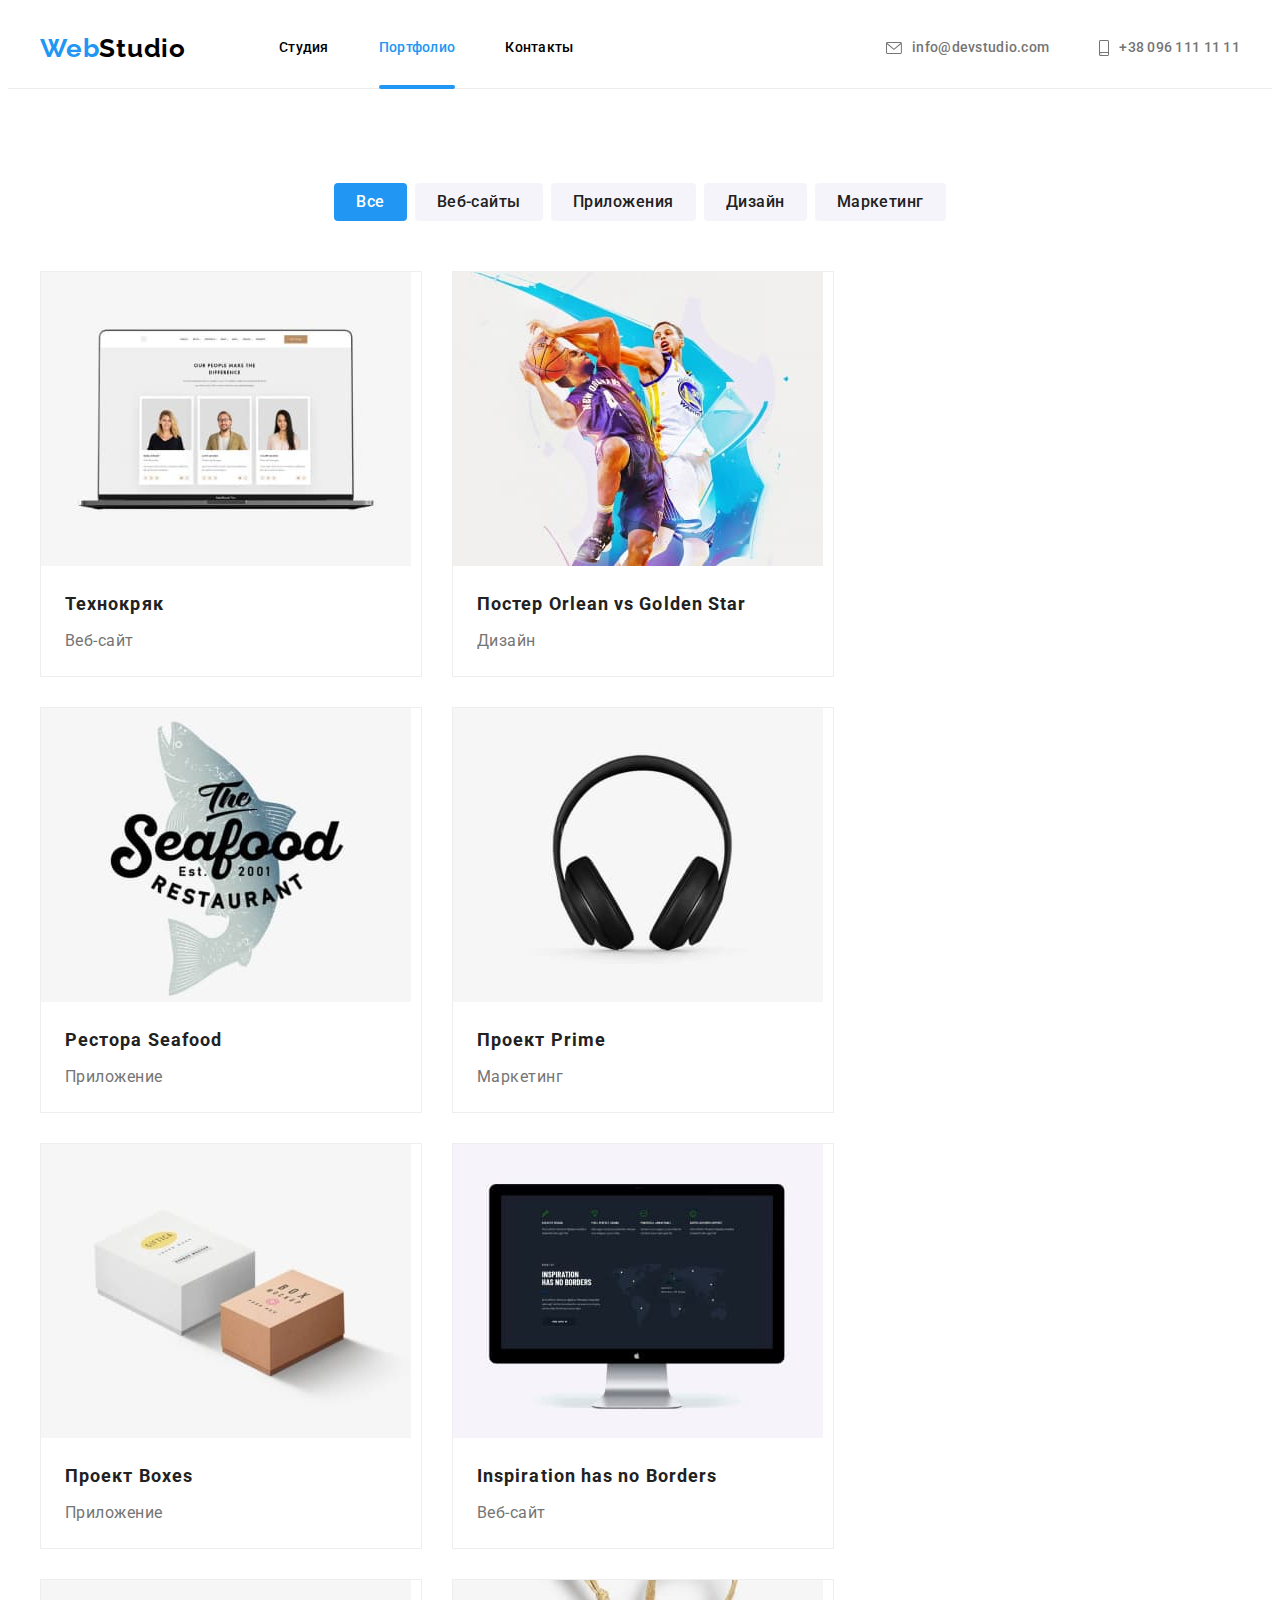
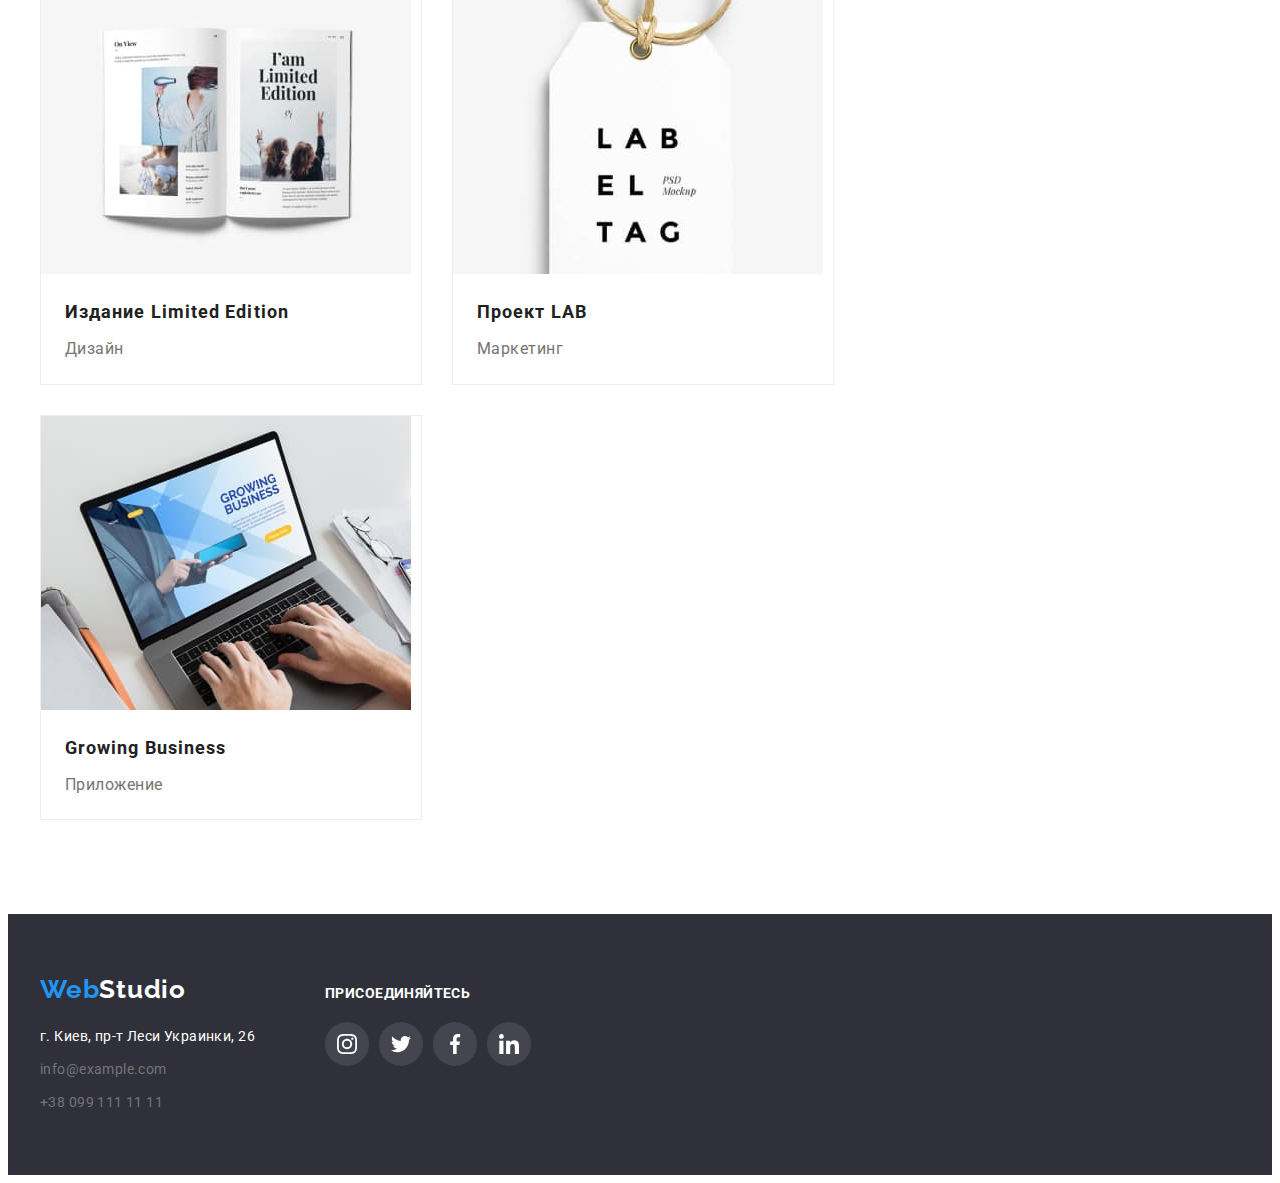
==== portfolio.html @ 56600d94 "start" ====
<!DOCTYPE html>
<html lang="ru">
<head>
  <meta charset="UTF-8">
  <meta http-equiv="X-UA-Compatible" content="IE=edge">
  <meta name="viewport" content="width=device-width, initial-scale=1.0">
  <title>WebStudio</title>
  <link href="https://fonts.googleapis.com/css2?family=Raleway:wght@700&family=Roboto:wght@400;500;700;900&display=swap" rel="stylesheet">
   <link rel="stylesheet" 
   href="https://cdnjs.cloudflare.com/ajax/libs/modern-normalize/1.1.0/modern-normalize.min.css" integrity="sha512-wpPYUAdjBVSE4KJnH1VR1HeZfpl1ub8YT/NKx4PuQ5NmX2tKuGu6U/JRp5y+Y8XG2tV+wKQpNHVUX03MfMFn9Q==" 
   crossorigin="anonymous"
   referrerpolicy="no-referrer" />
  <link rel="stylesheet" href="./css/style.css">
</head>
<body>
  <!-- шапка страници-->
  <header class="header">
    <div class="header-container container">
      <nav class="header-navigation">
        <a class="header-logo link" href="" lang="en">
           <span class="header-logo-first">Web</span>Studio</a>
        <ul class="header-list list">
          <li class="header-item"><a class="header-link link " href="./index.html">Студия</a></li>
          <li class="header-item"><a class="header-link link current" href="">Портфолио</a></li>
          <li class="header-item"><a class="header-link link" href="">Контакты</a></li>
        </ul>
      </nav>
      <ul class="header-inf list">
        <li class="header-inf-item"><a class="header-inf-link link" href="mailto:info@devstudio.com">
          <svg class="header-inf-icon-convert">
            <use href="./img/icons.svg#convert"></use>
          </svg>info@devstudio.com</a></li>
        <li class="header-inf-item"><a class="header-inf-link link" href="tel:+380961111111">
          <svg class="header-inf-icon-smartphone">
            <use href="./img/icons.svg#smartphone"></use>
          </svg>+38 096 111 11 11</a></li>
      </ul>
    </div>
  </header>
  <!-- main страници -->
  <main>
      <!-- фильтр сепкция -->
      <section class="filter section">
        <div class="container">
          <!-- скрытый заголовок -->
          <h1 class="visually-hidden">Наши секции</h1>
          <!-- радиокнопки -->
          <ul class="filter-btn-list list">
              <li class="filter-btn-item"><button class="filter-btn current" type="button">Все</button></li>
              <li class="filter-btn-item"><button class="filter-btn" type="button">Веб-сайты</button></li>
              <li class="filter-btn-item"><button class="filter-btn" type="button">Приложения</button></li>
              <li class="filter-btn-item"><button class="filter-btn" type="button">Дизайн</button></li>
              <li class="filter-btn-item"><button class="filter-btn" type="button">Маркетинг</button></li>
          </ul>

          <ul class="filter-container-list list">
              <li class="filter-container-item">
                  <a class="filter-container-link link" href="">
                    <div class="filter-overlay">
                      <img src="./img/filter1.jpg" alt="Веб-сайт" width="370" height="294">
                      <p class="filter-overlay-text">Технокряк это современная площадка распространения коронавируса. Компании используют эту платформу для цифрового шпионажа и атак на защищённые сервера конкурентов.</p>
                    </div>
                    <div class="filter-box">
                      <h2 class="filter-container-title">Технокряк</h2>
                      <p class="filter-container-after-title">Веб-сайт</p>
                    </div>
                                        
                  </a>
              </li>

              <li class="filter-container-item">
                <a class="filter-container-link link" href="">
                  <div class="filter-overlay">
                    <img src="./img/filter2.jpg" alt=" постер с 2 людьми" width="370" height="294">
                    <p class="filter-overlay-text"></p>
                  </div>
                  <div class="filter-box">
                    <h2 class="filter-container-title">Постер <span lang="en">Orlean vs Golden Star</span></h2>
                    <p class="filter-container-after-title">Дизайн</p>
                
                  </div>
                </a>
            </li>

            <li class="filter-container-item"> 
                <a class="filter-container-link link" href="">
                  <div class="filter-overlay">
                    <img src="./img/filter3.jpg" alt="лого к ресторану" width="370" height="294">
                    <p class="filter-overlay-text"></p>
                  </div>
                  <div class="filter-box">
                    <h2 class="filter-container-title">Рестора <span lang="en">Seafood</span></h2>
                    <p class="filter-container-after-title">Приложение</p>
                
                  </div>
                </a>
            </li>

            <li class="filter-container-item">
                <a class="filter-container-link link" href="">
                  <div class="filter-overlay">
                    <img src="./img/filter4.jpg" alt="наушники" width="370" height="294">
                    <p class="filter-overlay-text"></p>
                  </div>
                  <div class="filter-box">
                    <h2 class="filter-container-title">Проект <span lang="en">Prime</span></h2>
                    <p class="filter-container-after-title">Маркетинг</p>
                
                  </div>
                </a>
            </li>

            <li class="filter-container-item">
                <a class="filter-container-link link" href="">
                  <div class="filter-overlay">
                    <img src="./img/filter5.jpg" alt="две коробки" width="370" height="294">
                    <p class="filter-overlay-text"></p>
                  </div>
                  <div class="filter-box">
                    <h2 class="filter-container-title">Проект <span lang="en">Boxes</span></h2>
                    <p class="filter-container-after-title">Приложение</p>
                
                  </div>
                </a>
            </li>

            <li class="filter-container-item">
                <a class="filter-container-link link" href="">                  
                  <div class="filter-overlay">
                    <img src="./img/filter6.jpg" alt="комппютер с изображением Веб-сайта" width="370" height="294">
                    <p class="filter-overlay-text"></p>
                  </div>
                  <div class="filter-box">
                    <h2  class="filter-container-title" lang="en">Inspiration has no Borders</h2>
                    <p class="filter-container-after-title">Веб-сайт</p>
                
                  </div>
                </a>
            </li>

            <li class="filter-container-item">
                <a class="filter-container-link link" href="">                 
                  <div class="filter-overlay">
                    <img src="./img/filter7.jpg" alt="развернутая книга" width="370" height="294">
                    <p class="filter-overlay-text"></p>
                  </div>
                  <div class="filter-box">
                    <h2 class="filter-container-title">Издание <span lang="en">Limited Edition</span></h2>
                    <p class="filter-container-after-title">Дизайн</p>
                
                  </div>  
                </a>
            </li>

            <li class="filter-container-item">
                <a class="filter-container-link link" href="">             
                  <div class="filter-overlay">
                    <img src="./img/filter8.jpg" alt="эмблоема Проекта LAB" width="370" height="294">
                    <p class="filter-overlay-text"></p>
                  </div>
                  <div class="filter-box">
                    <h2 class="filter-container-title">Проект LAB</h2>
                    <p class="filter-container-after-title">Маркетинг</p>
                
                  </div>
                </a>
            </li>
            
            <li class="filter-container-item">
                <a class="filter-container-link link" href="">
                  <div class="filter-overlay">
                    <img src="./img/filter9.jpg" alt="работа за ноутбуком" width="370" height="294">
                    <p class="filter-overlay-text"></p>
                  </div>
                  <div class="filter-box">
                    <h2 class="filter-container-title" lang="en">Growing Business</h2>
                    <p class="filter-container-after-title">Приложение</p>
                  
                  </div>
                </a>
            </li>
          </ul>
          
        </div>
      </section>
      
  </main>
   <!-- footer страници-->
   <footer class="footer">
    <div class="general-box container">
      <div class="footer-navigation">
          <a class="footer-logo link" href="" lang="en"><span class="footer-logo-first">Web</span>Studio</a>
          <address class="footer-address">
          <ul class="footer-adress-list list">
            <li class="footer-adress-item">
              <a class="footer-adress-nav-link link" href="https://goo.gl/maps/MZJRuHexeMQYuUyE6" target="_blank" rel="noopener noreferrer">г. Киев, пр-т Леси Украинки, 26</a>
            </li>

            <li class="footer-adress-item">
              <a class="footer-adress-link link" href="mailto:info@example.com">info@example.com</a>
            </li>
            
            <li class="footer-adress-item">
              <a class="footer-adress-link link" href="tel:+380991111111">+38 099 111 11 11</a>
            </li>
          </ul>
        </address> 
      </div>
    <div class="join">
      <p class="join-item-text">ПРИСОЕДИНЯЙТЕСЬ</p>
      <ul class="join-list list">

        <li class="join-item"><a class="join-link link" href="">
          <svg class="join-icon" width="20" height="20">
            <use href="./img/icons.svg#instagram"></use>
          </svg></a></li>
        
        <li class="join-item"><a class="join-link link" href="">
          <svg class="join-icon" width="20" height="20">
            <use href="./img/icons.svg#twitter"></use>
          </svg></a></li>

        <li class="join-item"><a class="join-link link" href="">
          <svg class="join-icon" width="20" height="20">
            <use href="./img/icons.svg#facebook" ></use>
          </svg></a></li>

        <li class="join-item"><a class="join-link link" href="">
          <svg class="join-icon" width="20" height="20">
            <use href="./img/icons.svg#linkedin" ></use>
          </svg></a></li>
      </ul>
    </div> 
    </div>
  </footer>
</body>
</html>
---- css/style.css ----
:root {
    --accent-color: #2196F3;
    --primary-color: #757575;
    --header-logo-color: #000000;
    --main-title-color:#212121;
    --hero-title-color: #ffffff;
    --footer-tel-mail-text-color: rgba(255, 255, 255, 0,6);
    --hero-btn-color: #188CE8;
    --background-about-icon: #F5F4FA;

    --bg-overlay-work: rgba(47, 48, 58, 0.8);
    --bg-overlay-filter:rgba(33, 150, 243, 0.9);
    --bg-backdrop: rgba(0, 0, 0, 0.2);
    --backdrop-btn:rgba(0, 0, 0, 0.1);
    --social-icon: #AFB1B8;

    --second-background-color:#F5F4FA;
    --main-background-color: #2F303A;
    --border-color: #ECECEC;
    --border-color-filter: #EEEEEE;
    --box-shadow-comand:0px 1px 3px rgba(0, 0, 0, 0.12), 0px 1px 1px rgba(0, 0, 0, 0.14), 0px 2px 1px rgba(0, 0, 0, 0.2);
    --modal-shadow:0px 1px 3px rgba(0, 0, 0, 0.12), 0px 1px 1px rgba(0, 0, 0, 0.14), 0px 2px 1px rgba(0, 0, 0, 0.2);
    --box-shadow:0px 4px 4px rgba(0, 0, 0, 0.15);
    --timer: 250ms;
    --cubic-bezier: cubic-bezier(0.4, 0, 0.2, 1);
}

p, h1, h2, h3, h4, h5, h6{
    margin: 0px;
}
ul{
    margin: 0;
    padding: 0;
}
.container{
    width: 1200px;
    padding-left: 15px;
    padding-right: 15px;
    margin: 0 auto;
    /* background-color: pink; */
}
body {
    font-family: "Roboto",sans-serif;
    color: var(--primary-color);
    background-color: var(--hero-title-color);
}
.list {
    list-style: none;
}
.link {
    text-decoration: none;
}
.visually-hidden {
    position: absolute;
    white-space: nowrap;
    width: 1px;
    height: 1px;
    overflow: hidden;
    border: 0;
    padding: 0;
    clip: rect(0 0 0 0);
    clip-path: inset(50%);
    margin: -1px;
}
.header-list .header-link.current {
    color: var(--accent-color);
}
.filter-btn-list .filter-btn.current {
    color: var(--hero-title-color);
    background-color: var(--accent-color);
}

.section{
    padding: 94px 0;
}
img{
    display: block;
    max-width: 100%;
    height: auto;
}
/* -------------------header--------------------------- */
.header{
    border-bottom: 1px solid var(--border-color);
 
}
.header-container{
    display: flex;
    align-items: center;
}
.header-navigation{
    display: flex;
    align-items: center;
}
.header-logo {
    margin-right: 93px;

    padding-top: 24px;
    padding-bottom: 24px;  
    font-family: Raleway;
    font-weight: 700;
    font-size: 26px;
    line-height: 1.09;
    letter-spacing: 0.03em;
    color: var(--header-logo-color);
}

.header-logo-first {
    color: var(--accent-color);
}
.header-link {
    position: relative;

    display: block;
    padding-top: 32px;
    padding-bottom: 32px;

    font-weight: 500;
    font-size: 14px;
    line-height: 1.14;
    letter-spacing: 0.02em;
    color: var(--header-logo-color);
    
    transition: color var(--timer) var(--cubic-bezier);
}
.header-link.current::after{
    position: absolute;
    left: 0;
    bottom: -1px;

    content: "";
    width: 100%;
    height: 4px;

    background-color: var(--accent-color);   
    border-radius: 2px;
   
}

.header-link:hover,
.header-link:focus,
.header-inf-link:hover,
.header-inf-link:focus{
    color: var(--accent-color);
}
.header-inf{
    display: flex;
    margin-left: auto;

    }
.header-inf-link {
    padding-top: 32px;
    padding-bottom: 32px;
    display: flex;
    align-items: center;

    font-weight: 500;
    font-size: 14px;
    line-height: 1.14;
    letter-spacing: 0.02em;
    color: var(--primary-color);

    transition: color var(--timer) var(--cubic-bezier);
}
.header-inf-icon-convert{
    margin-right: 10px;

    width: 16px;
    height: 12px;
    fill: currentColor;
    
}
.header-inf-icon-smartphone{
    margin-right: 10px;

    width: 10px;
    height: 16px;  
    fill: currentColor  
}
.header-inf-item + .header-inf-item {
    margin-left: 50px;
}

.header-list{
    display: flex;
}
.header-item:not(:last-child){
    margin-right: 50px;
}


/* -------------------hero--------------------------- */
.hero {
   
    text-align: center  ;

    padding: 200px 0;
    max-width: 1600px;
    height: 600px;
    margin-left: auto;
    margin-right: auto;

    background-color: var(--main-background-color); 
    background-image:
    linear-gradient( 
        rgba(47, 48, 58, 0.4),
    rgba(47, 48, 58, 0.4)
    ),
    url(../img/hero.jpg);
    background-repeat: no-repeat;
    background-position: center;
    background-size: cover;
}

.hero-title {
    margin: 0 auto 30px;


    width: 696px;  
    font-weight: 900;
    font-size: 44px;
    line-height: 1.36;
    text-align: center;
    letter-spacing: 0.06em;
    text-transform: uppercase;
    color: var(--hero-title-color);
}
.hero-btn {    
    border-radius: 4px;
    border: 0px;
    min-width: 200px;   
    padding: 10px 32px;

    font-style: normal;
    font-family: inherit;
    font-weight: 700;
    font-size: 16px;
    line-height: 1.87;
    
    align-items: center;
    text-align: center;
    letter-spacing: 0.06em;
    color: var(--hero-title-color);
    cursor: pointer;
    background-color: var(--accent-color);
  
    transition: background-color var(--timer) var(--cubic-bezier),
    box-shadow var(--timer) var(--cubic-bezier);
}
.hero-btn:focus,
.hero-btn:hover{
    background-color: var(--hero-btn-color) ;
    box-shadow: var(--box-shadow);
}
/* -------------------modal--------------------------- */
.backdrop{
    position: fixed;
    left: 0;
    top: 0;
    height: 100%;
    width: 100%;
    background-color: var(--bg-backdrop);
    z-index: 1;
}
.backdrop.is-hidden{
    opacity: 0;
    pointer-events: none;
    visibility: hidden;


}
.backdrop.is-hidden .modal {
    transform: scale(1, 2.5)  translate(100%, 100%);
}
.modal{
    position: absolute;
    left: 50%;
    top: 50%;
    transform: translate(-50%, -50%);
    width: 528px;
    height: 581px;
    padding: 8px;

    background-color: var(--hero-title-color);
    border-radius: 4px;
    box-shadow: var(--modal-shadow);
 
    transform:  translateY(0% 50%);
    transition: transform 500ms var(--cubic-bezier);
  
}
.modal-btn{
    position: absolute;
    right: 10px;
    top: 10px;
    display: flex;
    width: 30px;
    height: 30px;

    justify-content: center;
    align-items: center;
    border-radius: 50% 50%;
    background-color: var(--hero-title-color);
    border: 1px solid var(--backdrop-btn);

    cursor: pointer;
}

/* -------------------about--------------------------- */
.about-list{
    display: flex;
    flex-wrap: wrap;
}
.about-item{
    width: 270px;
    
}
.about-item:not(:nth-child(4n)){
    margin-right: 30px;
}
.about-item-icon{
    display: flex;
    width: 270px;
    height: 120px;
    justify-content: center;
    align-items: center;
    /* padding: 25px 100px; */
    background-color: var(--background-about-icon);
    margin-bottom: 30px;
    border-radius: 4px;
}

.about-item-title {
    margin-bottom: 10px;

    font-weight: 700;
    font-size: 14px;
    line-height: 1.14;
    letter-spacing: 0.03em;
    text-transform: uppercase;
    color: var(--main-title-color);   
 
}
.about-item-text {
    font-size: 14px;
    line-height: 1.71;
    letter-spacing: 0.03em;
}
/* -------------------work--------------------------- */
.work{
    padding-top: 0;
}
.work-list{
    display: flex;
    flex-wrap: wrap;
}
.work-item:not(:nth-child(3n)){
    margin-right: 30px;
}
.work-title {
    margin-bottom: 50px;

    font-weight: 700;
    font-size: 36px;
    line-height: 1.17;
    text-align: center;
    letter-spacing: 0.03em;
    color: var(--main-title-color);
}
.work-item{
    position: relative;
}
.work-item-text{
    position: absolute;
    width: 100%;
    left: 0;
    bottom: 0;
    height: 70px;
    display: flex;

    align-items: center;
    justify-content: center;

    font-weight: 700;
    font-size: 14px;
    line-height: 1.14;
    letter-spacing: 0.03em;
    text-transform: uppercase;

    color: var(--hero-title-color);
    background: var(--bg-overlay-work);
}
/* -------------------comand--------------------------- */
.comand {
    background-color: var(--second-background-color);
}
.comand-list{
    display: flex;
    flex-wrap: wrap;
}
.comand-item {
    background-color: var(--hero-title-color);
    border-radius: 0px 0px 4px 4px;
    box-shadow: var(--box-shadow-comand);
}
.comand-item:not(:nth-child(4n)){
    margin-right: 30px;
}
.comand-title {
    margin-bottom: 50px;

    font-style: normal; 
    font-weight: 700;
    font-size: 36px;
    line-height: 1.17;
    text-align: center;
    letter-spacing: 0.03em;
    color: var(--main-title-color);
}
.comand-box{
    padding-top: 30px;
    padding-bottom: 30px;
}
.comand-item-name {
    margin-bottom: 10px; 

    font-weight: 500;
    font-size: 16px;
    line-height: 1.19;
    text-align: center;
    letter-spacing: 0.03em;
    color: var(--main-title-color);
}
.comand-item-work {
    margin-bottom: 16px;
   
    font-size: 16px;
    line-height: 1.19;
    text-align: center;
    letter-spacing: 0.03em;
    
    color: var(--primary-color);
}


.comand-social-list{
    display: flex;
    padding: 0 32px;

}
.comand-social-item:not(:last-child){
    margin-right: 10px;
}

.comand-social-link{
    display: flex;
    width: 44px;
    height: 44px;
    justify-content: center;
    align-items: center; 

    color: var(--social-icon);


    transition: background-color var(--timer) var(--cubic-bezier),
    border-radius var(--timer) var(--cubic-bezier),
    color var(--timer) var(--cubic-bezier);

}

.comand-social-link:hover,
.comand-social-link:focus{
   
    background-color: var(--accent-color);
    border-radius: 50% 50%;
    color: var(--hero-title-color);
}
.comand-social-icon{
    fill: currentColor;
}


/* -------------------clients--------------------------- */
.clients-title{
    margin-bottom: 50px;
 
    font-style: normal;
    font-weight: 700;
    font-size: 36px;
    line-height: 1.17;
    text-align: center;
    letter-spacing: 0.03em;

    color: var(--main-title-color);
    }

.clients-list{
    display: flex;
    flex-wrap: wrap;

    margin-left:-30px;
    margin-top: -30px;
        
}
.clients-item{
    margin: 0;
    padding: 0;
    flex-basis: calc(100% / 6 -30px);
    margin-left: 30px;
    margin-top: 30px;
}

.clients-link{
   display: flex;
   width: 170px;
   height: 92px;
   justify-content: center;
   align-items: center;
 
   border: 1px solid var(--social-icon);
   box-sizing: border-box;
   border-radius: 4px;

   color: var(--social-icon);

   transition: color var(--timer) var(--cubic-bezier),
   border-color var(--timer) var(--cubic-bezier);
}
.clients-icon{
   fill: currentColor;
}

.clients-link:hover,
.clients-link:focus{
    color: var(--accent-color);
    border-color: var(--accent-color);

}



/* -------------------footer--------------------------- */
.footer {
    background-color: var(--main-background-color);
    padding-top: 60px;
    padding-bottom: 60px;
}
.footer-logo {
    display: block;
    margin-bottom: 20px;

    font-family: Raleway;
    font-style: normal;
    font-weight: 700;
    font-size: 26px;
    line-height: 1.19;
    letter-spacing: 0.03em;
    color: var(--hero-title-color);
 }
.footer-adress-item:not(:last-child){
    margin-bottom: 9px;
}
.footer-logo-first{
    color: var(--accent-color);
}
.footer-adress-nav-link {
    font-style: normal;
    font-weight: normal;
    font-size: 14px;
    line-height: 1.71;
    letter-spacing: 0.03em;
    color: var(--hero-title-color);

    transition: color var(--timer) var(--cubic-bezier);
}
.footer-adress-link {
    font-style: normal;
    font-weight: normal;
    font-size: 14px;
    line-height: 1.71;
    letter-spacing: 0.03em;
    color: var(--footer-tel-mail-text-color);

    transition: color var(--timer) var(--cubic-bezier);
 
}
.footer-adress-nav-link:hover,
.footer-adress-nav-link:focus,
.footer-adress-link:hover,
.footer-adress-link:focus{
    color: var(--accent-color);
}

/* --------------------------- */
.general-box{
    display: flex;
    align-items: baseline;

 
}
.join{
    margin-left: 70px;
}
.join-list{
    display: flex;
}
.join-item-text{
    margin-bottom: 20px;

    font-style: normal;
    font-weight: 700;
    font-size: 14px;
    line-height: 1.14;
    letter-spacing: 0.03em;
    text-transform: uppercase;

    color: var(--hero-title-color);
}
.join-link{
    display: flex;
    width: 44px;
    height: 44px;

    justify-content: center;
    align-items: center;
    border-radius: 50% 50%;

    background: rgba(255, 255, 255, 0.1);
    color: var(--hero-title-color);

    transition: background-color var(--timer) var(--cubic-bezier);
}
.join-link:hover,
.join-link:focus{
    background-color: var(--accent-color);
}
.join-icon{
    fill: currentColor;
}
.join-item:not(:last-child){
    margin-right: 10px;
}

/* -------------------PORTFOLIO.HTML--------------------------- */



/* -----------------filter-btn--------------------------------- */
.filter-btn-list{
    display: flex;
    margin-left: auto;
    margin-right: auto;
    margin-bottom: 50px;
    justify-content: center;
}
.filter-btn {
    display: inline-block;
    border-radius: 4px;
    border: 0px;
    padding: 6px 22px;

    background-color: var(--second-background-color);
    font-family: inherit;
    font-style: normal;
    font-weight: 500;
    font-size: 16px;
    line-height: 1.62;
    text-align: center;
    letter-spacing: 0.03em;

    color: var(--main-title-color);
    cursor: pointer;

    transition: color var(--timer) var(--cubic-bezier),
    background-color var(--timer) var(--cubic-bezier),
    box-shadow var(--timer) var(--cubic-bezier);

}
.filter-btn-item:not(:last-child){
    margin-right: 8px;
}

.filter-btn:hover,
.filter-btn:focus {
    color: var(--hero-title-color);
    background-color: var(--accent-color);
    box-shadow: 0px 3px 1px rgba(0, 0, 0, 0.1), 0px 1px 2px rgba(0, 0, 0, 0.08), 0px 2px 2px rgba(0, 0, 0, 0.12);

}
/* ----------------filter-container--------------------------------? */
.filter-container-list{
    display: flex;
    flex-wrap: wrap;

    margin-left: -30px;
    margin-top: -30px;
}
.filter-container-item{
    margin: 0;
    padding: 0;
    flex-basis: calc(100% / 3 - 30px);
    margin-left: 30px;
    margin-top: 30px;
   
    border: 1px solid var(--border-color-filter);   
    background-color: var(--hero-title-color);
   
}

.filter-container-title {
    margin-bottom: 4px; 

    font-style: normal;
    font-weight: 700;
    font-size: 18px;
    line-height: 2;
    letter-spacing: 0.06em;
    color: var(--main-title-color);
}
.filter-container-after-title {
    font-size: 16px;
    line-height: 1.87;
    letter-spacing: 0.03em;
    color: var(--primary-color);
}
.filter-container-link {
    display: block;
    background-color: var(--hero-title-color);
    transition:  box-shadow var(--timer) var(--cubic-bezier);
}

.filter-container-link:focus,
.filter-container-link:hover{
    box-shadow: 0px 1px 1px rgba(0, 0, 0, 0.12), 0px 4px 4px rgba(0, 0, 0, 0.06), 1px 4px 6px rgba(0, 0, 0, 0.16);
    opacity: 1;

}
.filter-overlay{
    position: relative;
    overflow: hidden;
}
.filter-overlay-text{
    position: absolute;
    left: 0;
    top: 0;
    height: 100%;
    width: 100%;
    padding: 63px 24px;

    font-weight: normal;
    font-size: 18px;
    line-height: 1.56;
    letter-spacing: 0.03em;

    color: var(--hero-title-color);
    background-color: rgba(33, 150, 243, 0.9);

    transform: translateY(100%);
    transition: transform var(--timer) var(--cubic-bezier);

}
.filter-container-link:hover .filter-overlay-text,
.filter-container-link:focus .filter-overlay-text{
    transform: translateY(0);


 
}

.filter-box{
    padding: 20px 24px;
}
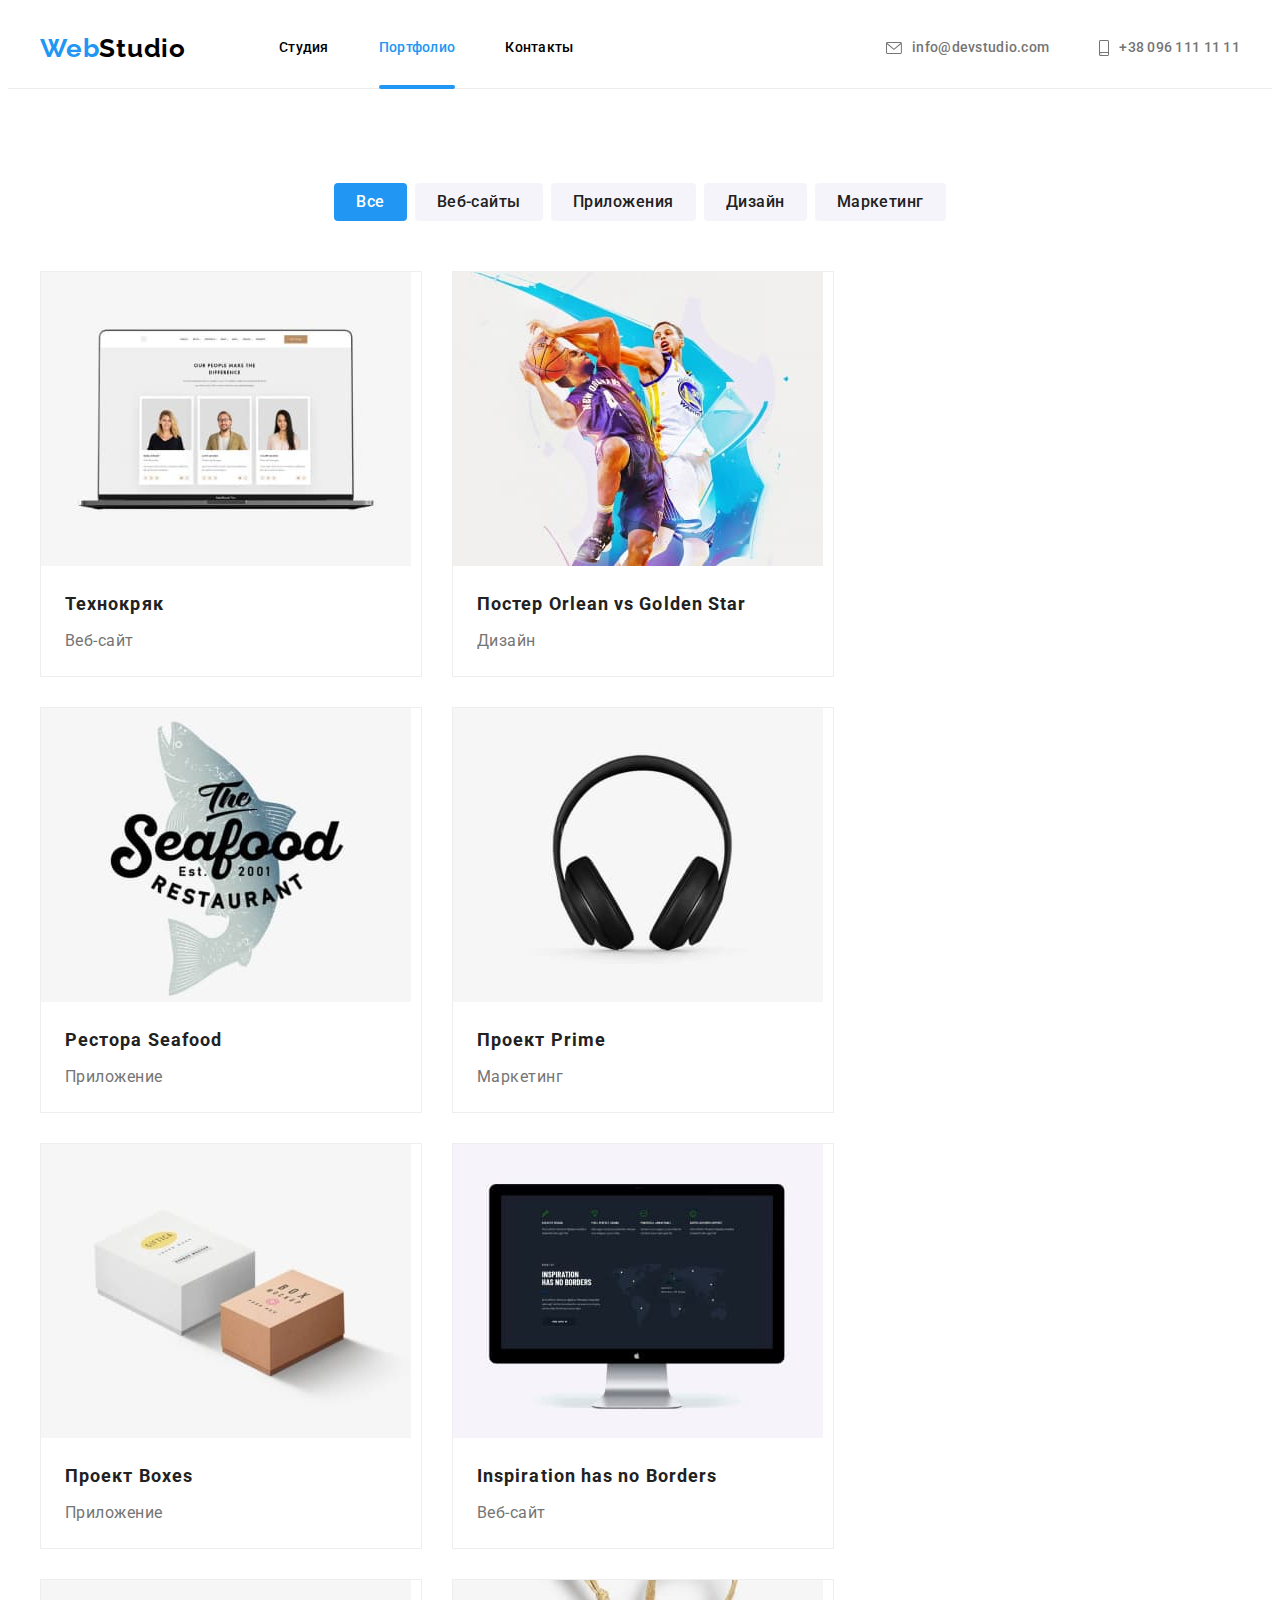
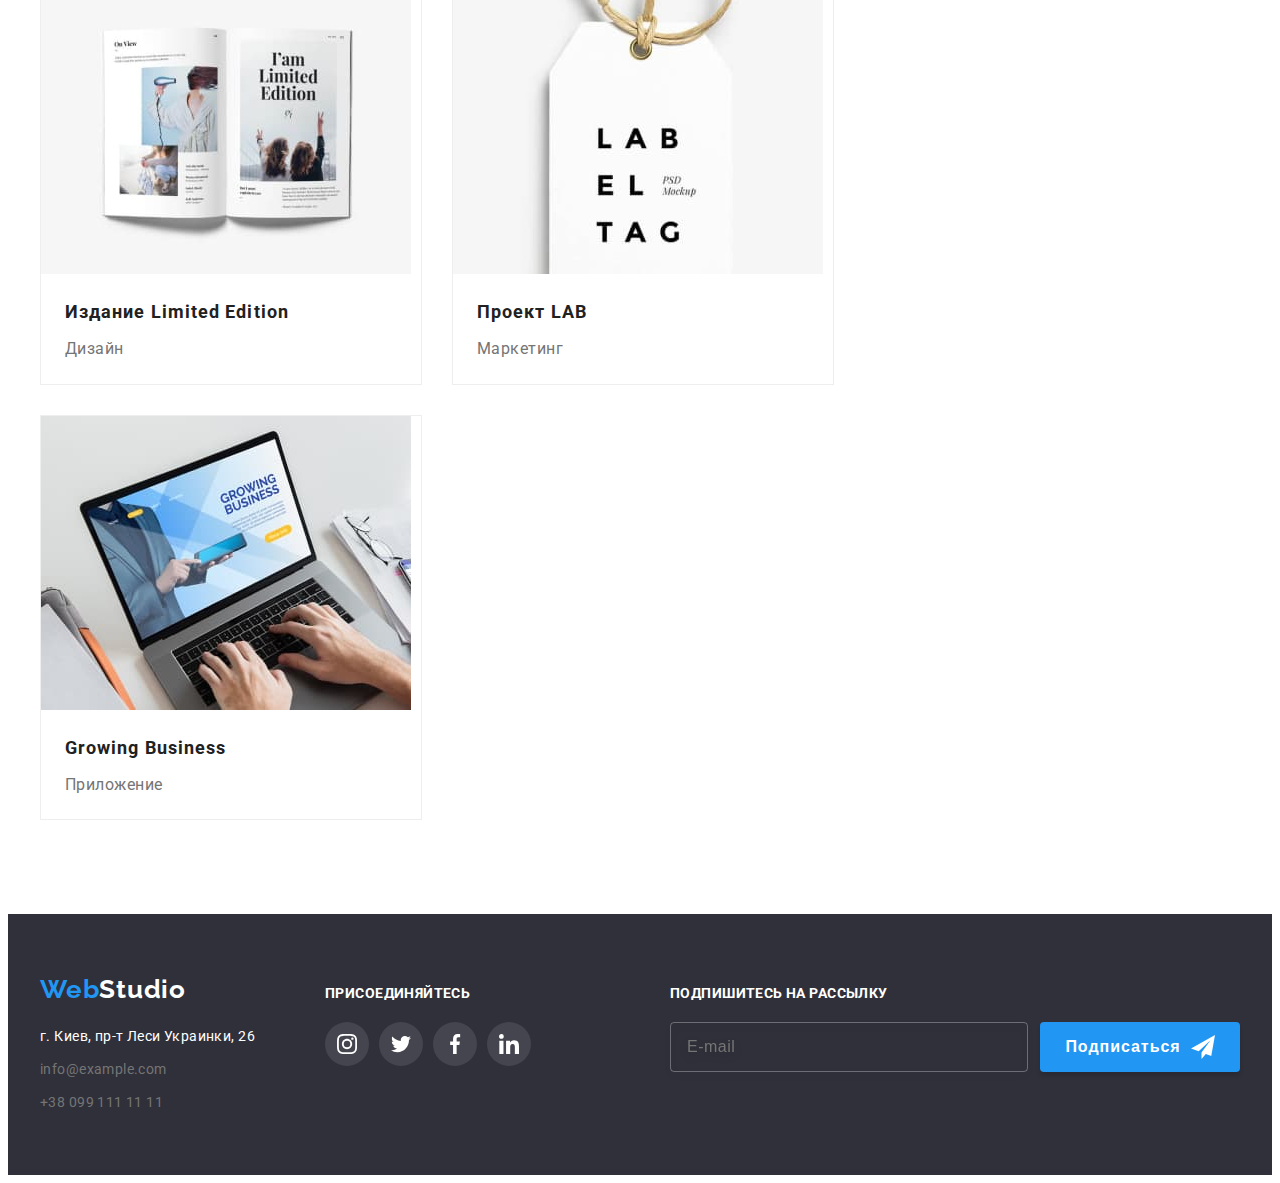
==== commit bff97f09: "Осталось исправить чекбокс" ====
--- a/portfolio.html
+++ b/portfolio.html
@@ -72,7 +72,7 @@
                 <a class="filter-container-link link" href="">
                   <div class="filter-overlay">
                     <img src="./img/filter2.jpg" alt=" постер с 2 людьми" width="370" height="294">
-                    <p class="filter-overlay-text"></p>
+                    <p class="filter-overlay-text">Технокряк это современная площадка распространения коронавируса. Компании используют эту платформу для цифрового шпионажа и атак на защищённые сервера конкурентов.</p>
                   </div>
                   <div class="filter-box">
                     <h2 class="filter-container-title">Постер <span lang="en">Orlean vs Golden Star</span></h2>
@@ -86,7 +86,7 @@
                 <a class="filter-container-link link" href="">
                   <div class="filter-overlay">
                     <img src="./img/filter3.jpg" alt="лого к ресторану" width="370" height="294">
-                    <p class="filter-overlay-text"></p>
+                    <p class="filter-overlay-text">Технокряк это современная площадка распространения коронавируса. Компании используют эту платформу для цифрового шпионажа и атак на защищённые сервера конкурентов.</p>
                   </div>
                   <div class="filter-box">
                     <h2 class="filter-container-title">Рестора <span lang="en">Seafood</span></h2>
@@ -100,7 +100,7 @@
                 <a class="filter-container-link link" href="">
                   <div class="filter-overlay">
                     <img src="./img/filter4.jpg" alt="наушники" width="370" height="294">
-                    <p class="filter-overlay-text"></p>
+                    <p class="filter-overlay-text">Технокряк это современная площадка распространения коронавируса. Компании используют эту платформу для цифрового шпионажа и атак на защищённые сервера конкурентов.</p>
                   </div>
                   <div class="filter-box">
                     <h2 class="filter-container-title">Проект <span lang="en">Prime</span></h2>
@@ -114,7 +114,7 @@
                 <a class="filter-container-link link" href="">
                   <div class="filter-overlay">
                     <img src="./img/filter5.jpg" alt="две коробки" width="370" height="294">
-                    <p class="filter-overlay-text"></p>
+                    <p class="filter-overlay-text">Технокряк это современная площадка распространения коронавируса. Компании используют эту платформу для цифрового шпионажа и атак на защищённые сервера конкурентов.</p>
                   </div>
                   <div class="filter-box">
                     <h2 class="filter-container-title">Проект <span lang="en">Boxes</span></h2>
@@ -128,7 +128,7 @@
                 <a class="filter-container-link link" href="">                  
                   <div class="filter-overlay">
                     <img src="./img/filter6.jpg" alt="комппютер с изображением Веб-сайта" width="370" height="294">
-                    <p class="filter-overlay-text"></p>
+                    <p class="filter-overlay-text">Технокряк это современная площадка распространения коронавируса. Компании используют эту платформу для цифрового шпионажа и атак на защищённые сервера конкурентов.</p>
                   </div>
                   <div class="filter-box">
                     <h2  class="filter-container-title" lang="en">Inspiration has no Borders</h2>
@@ -142,7 +142,7 @@
                 <a class="filter-container-link link" href="">                 
                   <div class="filter-overlay">
                     <img src="./img/filter7.jpg" alt="развернутая книга" width="370" height="294">
-                    <p class="filter-overlay-text"></p>
+                    <p class="filter-overlay-text">Технокряк это современная площадка распространения коронавируса. Компании используют эту платформу для цифрового шпионажа и атак на защищённые сервера конкурентов.</p>
                   </div>
                   <div class="filter-box">
                     <h2 class="filter-container-title">Издание <span lang="en">Limited Edition</span></h2>
@@ -156,7 +156,7 @@
                 <a class="filter-container-link link" href="">             
                   <div class="filter-overlay">
                     <img src="./img/filter8.jpg" alt="эмблоема Проекта LAB" width="370" height="294">
-                    <p class="filter-overlay-text"></p>
+                    <p class="filter-overlay-text">Технокряк это современная площадка распространения коронавируса. Компании используют эту платформу для цифрового шпионажа и атак на защищённые сервера конкурентов.</p>
                   </div>
                   <div class="filter-box">
                     <h2 class="filter-container-title">Проект LAB</h2>
@@ -170,7 +170,7 @@
                 <a class="filter-container-link link" href="">
                   <div class="filter-overlay">
                     <img src="./img/filter9.jpg" alt="работа за ноутбуком" width="370" height="294">
-                    <p class="filter-overlay-text"></p>
+                    <p class="filter-overlay-text">Технокряк это современная площадка распространения коронавируса. Компании используют эту платформу для цифрового шпионажа и атак на защищённые сервера конкурентов.</p>
                   </div>
                   <div class="filter-box">
                     <h2 class="filter-container-title" lang="en">Growing Business</h2>
@@ -206,31 +206,49 @@
           </ul>
         </address> 
       </div>
-    <div class="join">
-      <p class="join-item-text">ПРИСОЕДИНЯЙТЕСЬ</p>
-      <ul class="join-list list">
-
-        <li class="join-item"><a class="join-link link" href="">
-          <svg class="join-icon" width="20" height="20">
-            <use href="./img/icons.svg#instagram"></use>
-          </svg></a></li>
-        
-        <li class="join-item"><a class="join-link link" href="">
-          <svg class="join-icon" width="20" height="20">
-            <use href="./img/icons.svg#twitter"></use>
-          </svg></a></li>
-
-        <li class="join-item"><a class="join-link link" href="">
-          <svg class="join-icon" width="20" height="20">
-            <use href="./img/icons.svg#facebook" ></use>
-          </svg></a></li>
-
-        <li class="join-item"><a class="join-link link" href="">
-          <svg class="join-icon" width="20" height="20">
-            <use href="./img/icons.svg#linkedin" ></use>
-          </svg></a></li>
-      </ul>
-    </div> 
+      <div class="join">
+        <p class="join-item-text">ПРИСОЕДИНЯЙТЕСЬ</p>
+        <ul class="join-list list">
+
+          <li class="join-item"><a class="join-link link" href="">
+            <svg class="join-icon" width="20" height="20">
+              <use href="./img/icons.svg#instagram"></use>
+            </svg></a></li>
+          
+          <li class="join-item"><a class="join-link link" href="">
+            <svg class="join-icon" width="20" height="20">
+              <use href="./img/icons.svg#twitter"></use>
+            </svg></a></li>
+
+          <li class="join-item"><a class="join-link link" href="">
+            <svg class="join-icon" width="20" height="20">
+              <use href="./img/icons.svg#facebook" ></use>
+            </svg></a></li>
+
+          <li class="join-item"><a class="join-link link" href="">
+            <svg class="join-icon" width="20" height="20">
+              <use href="./img/icons.svg#linkedin" ></use>
+            </svg></a></li>
+        </ul>
+      </div> 
+      <div class="subscribe">
+        <p class="subscribe-text">Подпишитесь на рассылку</p>
+
+        <form action="#" class="subscribe-form">
+          <input 
+          class="subscribe-input"
+          type="email"
+          name="subscribe-input"
+          placeholder="E-mail"
+          />
+            <button type="submit" class="btn-subscribe-form">Подписаться
+              <svg class="subscribe-icon" width="24" height="24">
+                <use href="./img/icons.svg#icon-send-1-1"></use>
+              </svg>
+            </button>                  
+               
+        </form>
+      </div>
     </div>
   </footer>
 </body>
--- a/css/style.css
+++ b/css/style.css
@@ -23,6 +23,10 @@
     --box-shadow:0px 4px 4px rgba(0, 0, 0, 0.15);
     --timer: 250ms;
     --cubic-bezier: cubic-bezier(0.4, 0, 0.2, 1);
+    --btn-email:rgba(255, 255, 255, 0.3);
+    --btn-filter: drop-shadow(0px 4px 4px rgba(0, 0, 0, 0.15));
+    --modal-border-color: rgba(33, 33, 33, 0.2);
+    --content-placeholder:rgba(117, 117, 117, 0.5);
 }
 
 p, h1, h2, h3, h4, h5, h6{
@@ -245,64 +249,12 @@
   
     transition: background-color var(--timer) var(--cubic-bezier),
     box-shadow var(--timer) var(--cubic-bezier);
+    cursor: pointer;
 }
 .hero-btn:focus,
 .hero-btn:hover{
     background-color: var(--hero-btn-color) ;
     box-shadow: var(--box-shadow);
-}
-/* -------------------modal--------------------------- */
-.backdrop{
-    position: fixed;
-    left: 0;
-    top: 0;
-    height: 100%;
-    width: 100%;
-    background-color: var(--bg-backdrop);
-    z-index: 1;
-}
-.backdrop.is-hidden{
-    opacity: 0;
-    pointer-events: none;
-    visibility: hidden;
-
-
-}
-.backdrop.is-hidden .modal {
-    transform: scale(1, 2.5)  translate(100%, 100%);
-}
-.modal{
-    position: absolute;
-    left: 50%;
-    top: 50%;
-    transform: translate(-50%, -50%);
-    width: 528px;
-    height: 581px;
-    padding: 8px;
-
-    background-color: var(--hero-title-color);
-    border-radius: 4px;
-    box-shadow: var(--modal-shadow);
- 
-    transform:  translateY(0% 50%);
-    transition: transform 500ms var(--cubic-bezier);
-  
-}
-.modal-btn{
-    position: absolute;
-    right: 10px;
-    top: 10px;
-    display: flex;
-    width: 30px;
-    height: 30px;
-
-    justify-content: center;
-    align-items: center;
-    border-radius: 50% 50%;
-    background-color: var(--hero-title-color);
-    border: 1px solid var(--backdrop-btn);
-
-    cursor: pointer;
 }
 
 /* -------------------about--------------------------- */
@@ -639,10 +591,360 @@
 .join-item:not(:last-child){
     margin-right: 10px;
 }
+/* -----------------subscribe----------------- */
+.subscribe{
+    margin-left: auto;
+}
+.subscribe-text{
+    margin-bottom: 20px;
+    display: flex;
+
+    font-weight: 700;
+    font-size: 14px;
+    line-height: 1.14;
+    letter-spacing: 0.03em;
+    text-transform: uppercase;
+
+    color: var(--hero-title-color);
+}
+.subscribe-form{
+    display: flex;
+}
+.subscribe-input{
+    width: 358px; 
+    height: 50px;
+    margin: 0px;
+    padding: 0px;
+    margin-right: 12px;
+    padding-left: 16px;
+
+    font-size: 16px;
+    line-height: 1.25;
+  
+    letter-spacing: 0.03em;
+
+    border: 1px solid var(--btn-email);
+    box-sizing: border-box;
+    filter: var(--btn-filter);
+    border-radius: 4px;
+    background-color: transparent;
+    color: var(--footer-tel-mail-text-color);
+}
+.subscribe-input::placeholder{
+    font-weight: normal;
+    font-size: 16px;
+    line-height: 1.25;
+
+    display: flex;
+    align-items: center;
+    letter-spacing: 0.03em;
+    
+    color: var(--footer-tel-mail-text-color);
+}
+
+.btn-subscribe-form{
+    width: 200px;
+    height: 50px;
+    margin: 0px;
+    padding: 0px;
+
+    justify-content: center;
+    display: flex;
+    align-items: center;
+
+    font-weight: 700;
+    font-size: 16px;
+    line-height: 1.87;
+
+    letter-spacing: 0.06em;
+    
+    color: var(--hero-title-color);
+    background: var(--accent-color);
+
+    border: 0;
+    border-radius: 4px;
+    box-shadow: var(--box-shadow);
+
+    transition: background-color 250ms var(--cubic-bezier);
+ }
+
+.btn-subscribe-form:focus, .btn-subscribe-form:hover {
+    background-color: var(--hero-btn-color);
+
+}
+.subscribe-icon{
+    fill: currentColor;
+    margin-left: 10px;
+}
+/* ----------------------modal---------------------------------------- */
+.backdrop{
+    position: fixed;
+    left: 0;
+    top: 0;
+    height: 100%;
+    width: 100%;
+    background-color: var(--bg-backdrop);
+    z-index: 1;
+    transition: opacity 300ms, visibility 300ms;
+}
+.backdrop.is-hidden{
+    opacity: 0;
+    pointer-events: none;
+    visibility: hidden;
+
+ }
+.backdrop.is-hidden .modal {
+    transform: scale(1, 2)  translate(100%, 100%);
+}
+.modal{
+    position: absolute;
+    
+    left: 50%;
+    top: 50%;
+   
+    width: 528px;
+    height: 581px;
+    padding: 40px;
+
+    background-color: var(--hero-title-color);
+    border-radius: 4px;
+    box-shadow: var(--modal-shadow);
+ 
+    transform: translate(-50%, -50%);
+
+}
+
+.modal-btn{
+    position: absolute;
+    right: 8px;
+    top: 8px;   
+    display: flex;
+    width: 30px;
+    height: 30px;
+    outline: none;
+
+    justify-content: center;
+    align-items: center;
+    border-radius: 50% 50%;
+    background-color: var(--hero-title-color);
+    border: 1px solid var(--backdrop-btn);
+
+    cursor: pointer;
+    transition: outline 250ms var(--cubic-bezier),
+    color 250ms var(--cubic-bezier);
+}
+.modal-btn:focus{
+    outline: 1px solid var(--accent-color);
+}
+.modal-icon{
+    fill: currentColor;
+}
+.modal-btn:focus,
+.modal-btn:hover{
+    color: var(--accent-color);
+}
+/* ------------form-------------------- */
+.modal-title{
+    margin-bottom: 12px;
+
+    font-weight: 700;
+    font-size: 20px;
+    line-height: 1.15;
+    text-align: center;
+    letter-spacing: 0.03em;
+    
+    color: var(--main-title-color);
+}
+.modal-form-field{
+    display: block;
+    margin-bottom: 10px;
+}
+.modal-label{
+    display: flex;
+    margin-bottom: 4px;
+
+    font-weight: normal;
+    font-size: 12px;
+    line-height: 1.17;
+
+    letter-spacing: 0.01em;
+
+    color: var(--primary-color);
+    transition: border-color 250ms var(--cubic-bezier);
+    cursor: pointer;
+}
+.modal-input{
+    width: 100%;
+    height: 40px;
+    padding: 0 42px;
+    
+    font-size: 16px;
+    line-height: 1.25;
+  
+    letter-spacing: 0.03em;
+
+    border: 1px solid var(--modal-border-color);
+    box-sizing: border-box;
+    border-radius: 4px;
+
+    background-color: transparent;
+
+    outline: none;
+    transition: border-color 250ms var(--cubic-bezier),
+    outline 250ms var(--cubic-bezier);
+   
+}
+.modal-relative{
+    position: relative;
+ 
+    color: var(--main-title-color);
+}
+.modal-form-icon{
+    position: absolute;
+    top: 50%;
+    left: 0px;
+    margin-left: 12px;
+
+    transform: translateY(-50%);
+   
+    fill: currentColor;
+    transition: fill 250ms var(--cubic-bezier),
+    outline 250ms var(--cubic-bezier);
+}
+
+.modal-input:focus + .modal-form-icon {
+    fill: var(--accent-color);
+}
+
+.modal-input:focus,
+.modal-label:focus {
+    outline: 1px solid var(--accent-color);
+}
+/* ----------------- */
+.modal-field-textarea{
+    margin-bottom: 20px;
+    display: block;
+}
+.modal-coment{
+    width: 100%;
+    height: 120px;
+    resize: none;
+
+    padding: 12px 16px;
+    display: flex;
+
+    border: 1px solid var(--modal-border-color);
+    box-sizing: border-box;
+    border-radius: 4px;
+
+    outline: none;
+
+    transition: border-color 250ms var(--cubic-bezier),
+    outline 250ms var(--cubic-bezier);
+}
+.modal-coment:focus{
+    outline: 1px solid var(--accent-color);
+}
+.modal-coment::placeholder{
+    font-weight: normal;
+    font-size: 12px;
+    line-height: 1.17;
+    letter-spacing: 0.01em;
+
+    color: var(--content-placeholder);
+}
+
+/* ------------------------------ */
+.modal-field{
+    display: flex;
+    margin-bottom: 30px;
+
+    justify-content:center;
+    outline: none;
+}
+.modal-check{
+    width: 16px ;
+    height: 15px;
+    margin-right: 7px;
+    outline: none;
+
+    display: flex;
+    justify-content: center;
+    align-items: center;
+    align-self: center;
+ 
+    border: 2px solid var(--main-title-color);
+    border-radius: 2px;
+
+    transition: background-color 250ms var(--cubic-bezier),
+    border 250ms var(--cubic-bezier);
+    cursor: pointer;
+}
+
+.modal-check-icon{
+    fill: transparent;
+    transition: fill 250ms var(--cubic-bezier);
+}
+.modal-checbox:checked + .modal-check {
+    background-color: var(--accent-color);
+    border: none;
+}
+.modal-checbox:checked + .modal-check .modal-check-icon {
+    fill: var(--hero-title-color);
+}
+
+.modal-checkbox-text{
+    font-weight: normal;
+    font-size: 14px;
+    line-height: 1.71;
+
+    letter-spacing: 0.03em;
+
+    color: var(--primary-color);
+}
+.modal-checkbox-link{
+    font-weight: normal;
+    font-size: 14px;
+    line-height: 1.71;
+    margin-left: 4px;
+
+    letter-spacing: 0.03em;
+    text-decoration-line: underline;
+
+    color: var(--accent-color);
+}
+/* ------------------------------- */
+.modal-form-btn{
+    width: 200px;
+    height: 50px;
+    margin: 0px auto;
+    padding: 0px;
+    display: flex;
+
+    font-weight: 700;
+    font-size: 16px;
+    line-height: 1.86;
+
+    align-items: center;
+    justify-content: center;
+    letter-spacing: 0.06em;
+
+    color: var(--hero-title-color);
+
+    border: 0;
+    background-color: var(--accent-color);
+    box-shadow: var(--box-shadow);
+    border-radius: 4px;
+
+    transition: background-color 250ms var(--cubic-bezier) ;
+    cursor: pointer;
+}
+.modal-form-btn:focus,
+.modal-form-btn:hover{
+    background-color: var(--hero-btn-color);
+}
 
 /* -------------------PORTFOLIO.HTML--------------------------- */
-
-
 
 /* -----------------filter-btn--------------------------------- */
 .filter-btn-list{
